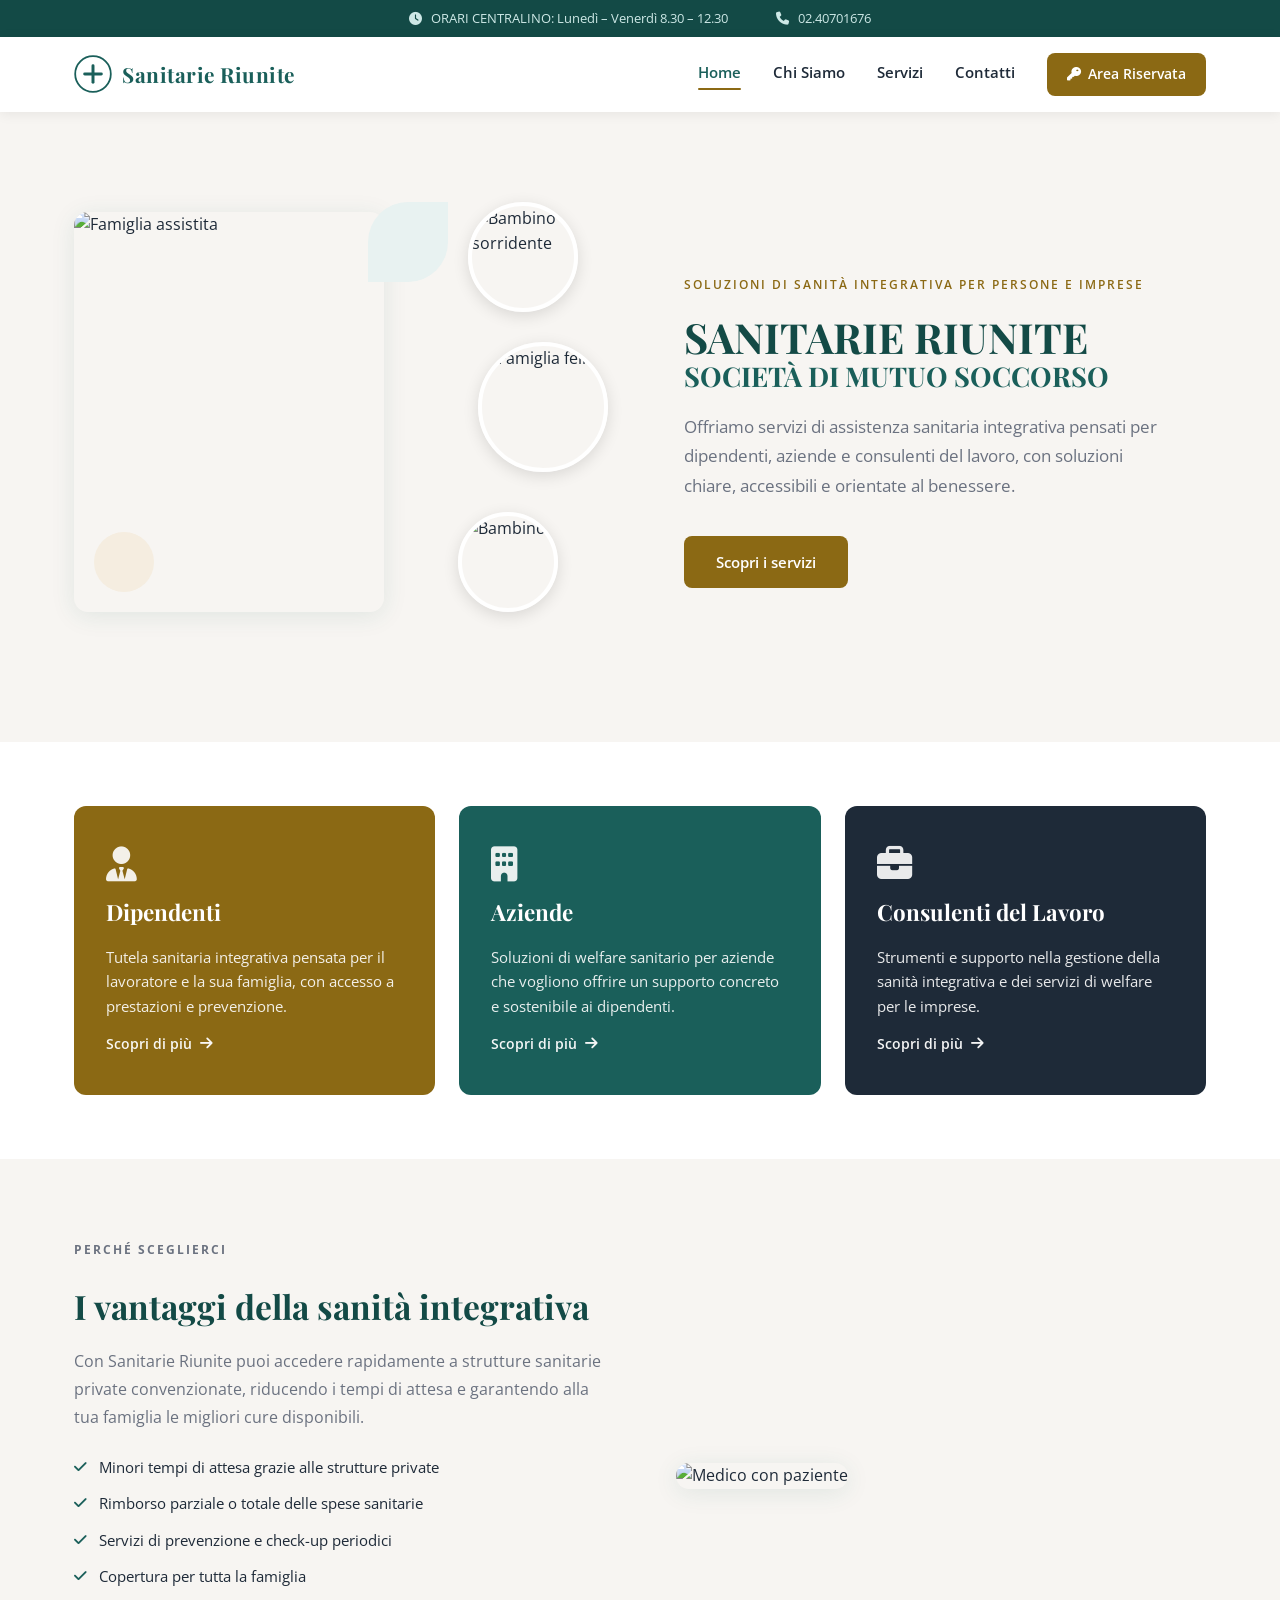
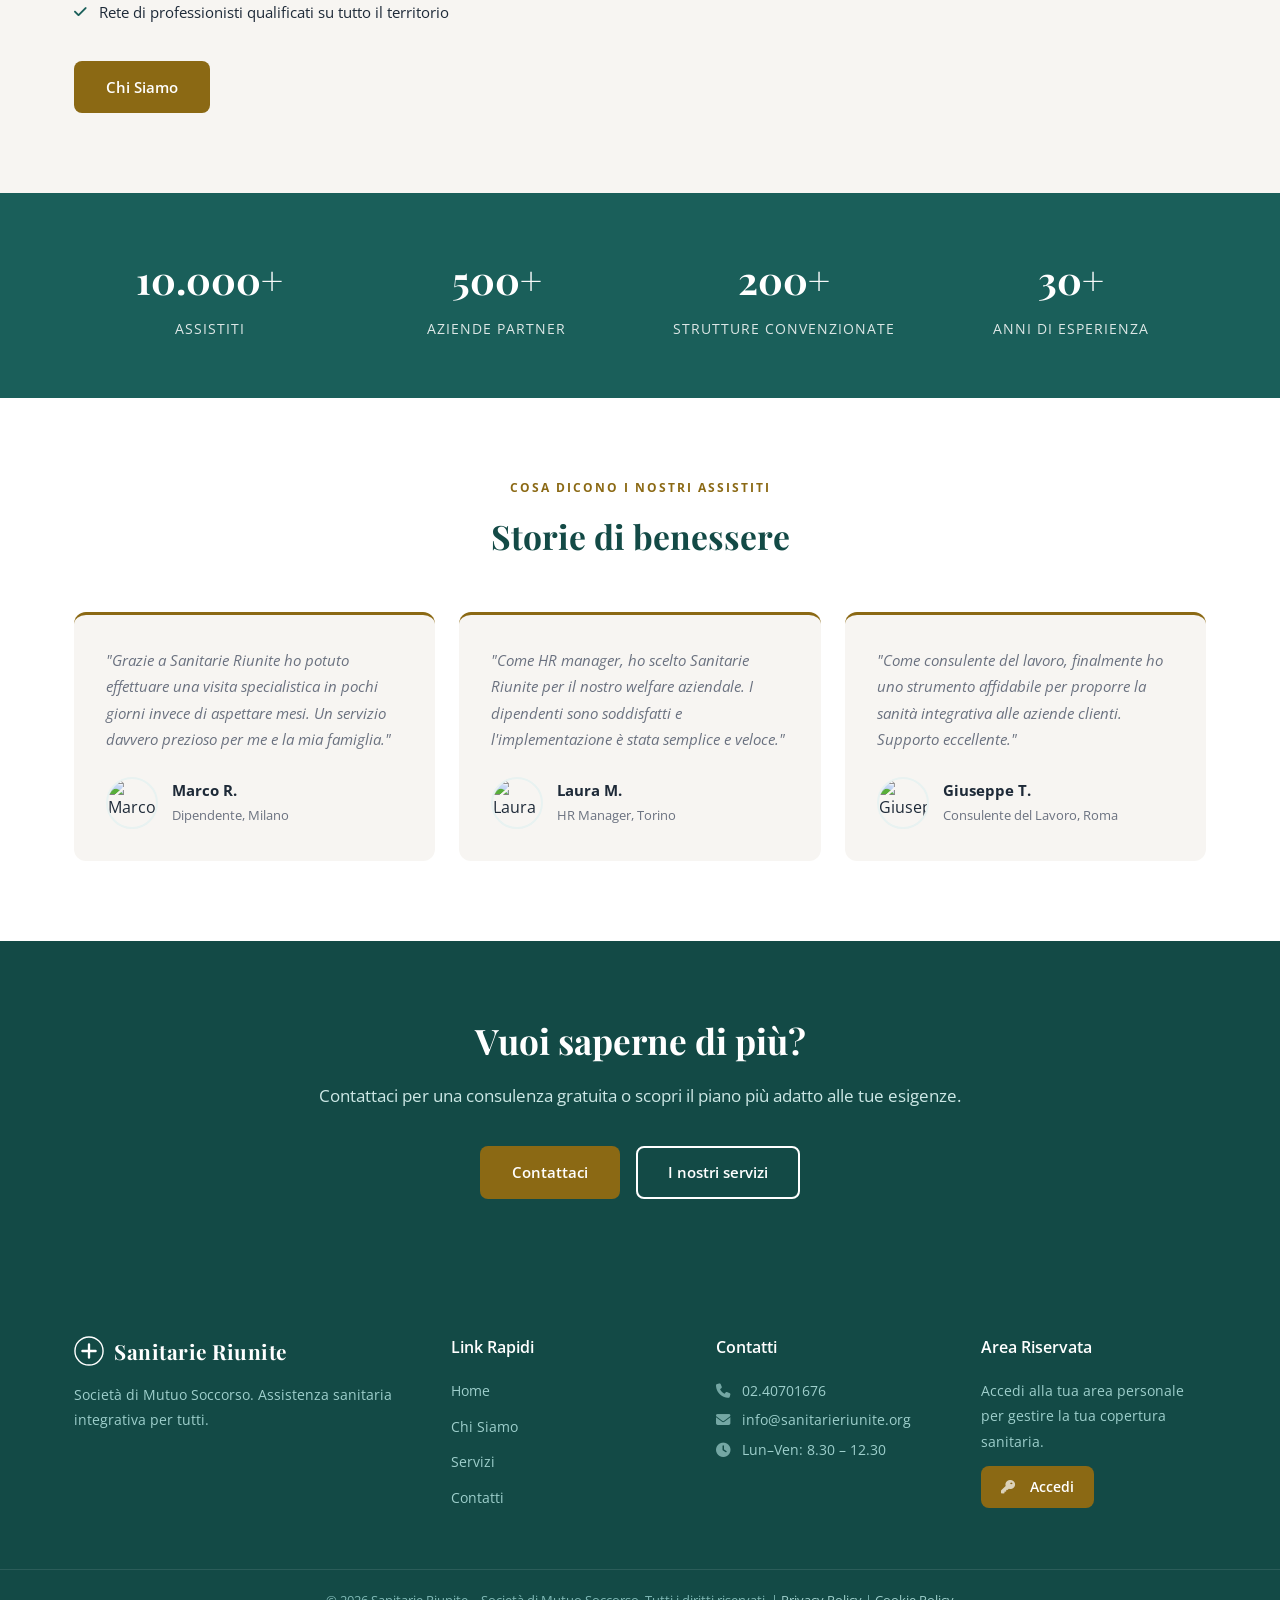
==== index.html @ 443aadcf "Create index.html file with initial HTML content" ====
<!DOCTYPE html>
<html lang="it">
<head>
  <meta charset="UTF-8" />
  <meta name="viewport" content="width=device-width, initial-scale=1.0"/>
  <title>Sanitarie Riunite – Società di Mutuo Soccorso</title>
  <meta name="description" content="Sanitarie Riunite offre servizi di assistenza sanitaria integrativa per dipendenti, aziende e consulenti del lavoro."/>
  <link rel="stylesheet" href="style.css" />
  <link href="https://fonts.googleapis.com/css2?family=Playfair+Display:wght@700&family=Open+Sans:wght@400;600&display=swap" rel="stylesheet"/>
  <link rel="stylesheet" href="https://cdnjs.cloudflare.com/ajax/libs/font-awesome/6.5.0/css/all.min.css"/>
</head>
<body>
  <div class="topbar">
    <span><i class="fa fa-clock"></i> ORARI CENTRALINO: Lunedì – Venerdì 8.30 – 12.30</span>
    <span><i class="fa fa-phone"></i> 02.40701676</span>
  </div>
  <header class="main-header">
    <div class="container header-inner">
      <div class="logo">
        <svg xmlns="http://www.w3.org/2000/svg" width="38" height="38" viewBox="0 0 64 64" fill="none">
          <circle cx="32" cy="32" r="30" stroke="#1a5f5a" stroke-width="3"/>
          <line x1="32" y1="18" x2="32" y2="46" stroke="#1a5f5a" stroke-width="5" stroke-linecap="round"/>
          <line x1="18" y1="32" x2="46" y2="32" stroke="#1a5f5a" stroke-width="5" stroke-linecap="round"/>
        </svg>
        <span class="logo-text">Sanitarie Riunite</span>
      </div>
      <nav class="main-nav" id="main-nav">
        <a href="index.html" class="active">Home</a>
        <a href="chi-siamo.html">Chi Siamo</a>
        <a href="servizi.html">Servizi</a>
        <a href="contatti.html">Contatti</a>
        <a href="https://areariservata.sanitarieriunite.org" class="btn-area-riservata"><i class="fa fa-key"></i> Area Riservata</a>
      </nav>
      <button class="menu-toggle" onclick="document.getElementById('main-nav').classList.toggle('open')">&#9776;</button>
    </div>
  </header>

  <section class="hero">
    <div class="container hero-inner">
      <div class="hero-images">
        <div class="hero-img-grid">
          <div class="img-main">
            <img src="https://images.unsplash.com/photo-1588776814546-1ffcf47267a5?w=400&q=80" alt="Famiglia assistita"/>
          </div>
          <div class="img-circle img-circle-1">
            <img src="https://images.unsplash.com/photo-1565043666747-69f6646db940?w=200&q=80" alt="Bambino sorridente"/>
          </div>
          <div class="img-circle img-circle-2">
            <img src="https://images.unsplash.com/photo-1529156069898-49953e39b3ac?w=200&q=80" alt="Famiglia felice"/>
          </div>
          <div class="img-circle img-circle-3">
            <img src="https://images.unsplash.com/photo-1547009386-b1b98c7e9a5a?w=200&q=80" alt="Bambino"/>
          </div>
          <div class="hero-dot"></div>
          <div class="hero-shape"></div>
        </div>
      </div>
      <div class="hero-text">
        <p class="hero-subtitle">SOLUZIONI DI SANITÀ INTEGRATIVA PER PERSONE E IMPRESE</p>
        <h1>SANITARIE RIUNITE<br/><span>SOCIETÀ DI MUTUO SOCCORSO</span></h1>
        <p class="hero-desc">Offriamo servizi di assistenza sanitaria integrativa pensati per dipendenti, aziende e consulenti del lavoro, con soluzioni chiare, accessibili e orientate al benessere.</p>
        <a href="servizi.html" class="btn-primary">Scopri i servizi</a>
      </div>
    </div>
  </section>

  <section class="cards-section">
    <div class="container cards-grid">
      <div class="card card-brown">
        <i class="fa-solid fa-user-tie card-icon"></i>
        <h3>Dipendenti</h3>
        <p>Tutela sanitaria integrativa pensata per il lavoratore e la sua famiglia, con accesso a prestazioni e prevenzione.</p>
        <a href="servizi.html#dipendenti">Scopri di più <i class="fa fa-arrow-right"></i></a>
      </div>
      <div class="card card-teal">
        <i class="fa-solid fa-building card-icon"></i>
        <h3>Aziende</h3>
        <p>Soluzioni di welfare sanitario per aziende che vogliono offrire un supporto concreto e sostenibile ai dipendenti.</p>
        <a href="servizi.html#aziende">Scopri di più <i class="fa fa-arrow-right"></i></a>
      </div>
      <div class="card card-dark">
        <i class="fa-solid fa-briefcase card-icon"></i>
        <h3>Consulenti del Lavoro</h3>
        <p>Strumenti e supporto nella gestione della sanità integrativa e dei servizi di welfare per le imprese.</p>
        <a href="servizi.html#consulenti">Scopri di più <i class="fa fa-arrow-right"></i></a>
      </div>
    </div>
  </section>

  <section class="vantaggi-section">
    <div class="container vantaggi-inner">
      <div class="vantaggi-text">
        <p class="section-label">PERCHÉ SCEGLIERCI</p>
        <h2>I vantaggi della sanità integrativa</h2>
        <p>Con Sanitarie Riunite puoi accedere rapidamente a strutture sanitarie private convenzionate, riducendo i tempi di attesa e garantendo alla tua famiglia le migliori cure disponibili.</p>
        <ul class="vantaggi-list">
          <li><i class="fa fa-check"></i> Minori tempi di attesa grazie alle strutture private</li>
          <li><i class="fa fa-check"></i> Rimborso parziale o totale delle spese sanitarie</li>
          <li><i class="fa fa-check"></i> Servizi di prevenzione e check-up periodici</li>
          <li><i class="fa fa-check"></i> Copertura per tutta la famiglia</li>
          <li><i class="fa fa-check"></i> Rete di professionisti qualificati su tutto il territorio</li>
        </ul>
        <a href="chi-siamo.html" class="btn-primary">Chi Siamo</a>
      </div>
      <div class="vantaggi-image">
        <img src="https://images.unsplash.com/photo-1631217868264-e5b90bb7e133?w=500&q=80" alt="Medico con paziente"/>
      </div>
    </div>
  </section>

  <section class="numeri-section">
    <div class="container numeri-grid">
      <div class="numero-item">
        <span class="numero">10.000+</span>
        <span class="numero-label">Assistiti</span>
      </div>
      <div class="numero-item">
        <span class="numero">500+</span>
        <span class="numero-label">Aziende Partner</span>
      </div>
      <div class="numero-item">
        <span class="numero">200+</span>
        <span class="numero-label">Strutture Convenzionate</span>
      </div>
      <div class="numero-item">
        <span class="numero">30+</span>
        <span class="numero-label">Anni di Esperienza</span>
      </div>
    </div>
  </section>

  <section class="testimonial-section">
    <div class="container">
      <p class="section-label center">COSA DICONO I NOSTRI ASSISTITI</p>
      <h2 class="center">Storie di benessere</h2>
      <div class="testimonial-grid">
        <div class="testimonial-card">
          <p>"Grazie a Sanitarie Riunite ho potuto effettuare una visita specialistica in pochi giorni invece di aspettare mesi. Un servizio davvero prezioso per me e la mia famiglia."</p>
          <div class="testimonial-author">
            <img src="https://images.unsplash.com/photo-1500648767791-00dcc994a43e?w=60&q=80" alt="Marco R."/>
            <div>
              <strong>Marco R.</strong>
              <span>Dipendente, Milano</span>
            </div>
          </div>
        </div>
        <div class="testimonial-card">
          <p>"Come HR manager, ho scelto Sanitarie Riunite per il nostro welfare aziendale. I dipendenti sono soddisfatti e l'implementazione è stata semplice e veloce."</p>
          <div class="testimonial-author">
            <img src="https://images.unsplash.com/photo-1573496799652-408c2ac9fe98?w=60&q=80" alt="Laura M."/>
            <div>
              <strong>Laura M.</strong>
              <span>HR Manager, Torino</span>
            </div>
          </div>
        </div>
        <div class="testimonial-card">
          <p>"Come consulente del lavoro, finalmente ho uno strumento affidabile per proporre la sanità integrativa alle aziende clienti. Supporto eccellente."</p>
          <div class="testimonial-author">
            <img src="https://images.unsplash.com/photo-1560250097-0b93528c311a?w=60&q=80" alt="Giuseppe T."/>
            <div>
              <strong>Giuseppe T.</strong>
              <span>Consulente del Lavoro, Roma</span>
            </div>
          </div>
        </div>
      </div>
    </div>
  </section>

  <section class="cta-section">
    <div class="container cta-inner">
      <h2>Vuoi saperne di più?</h2>
      <p>Contattaci per una consulenza gratuita o scopri il piano più adatto alle tue esigenze.</p>
      <div class="cta-buttons">
        <a href="contatti.html" class="btn-primary">Contattaci</a>
        <a href="servizi.html" class="btn-outline">I nostri servizi</a>
      </div>
    </div>
  </section>

  <footer class="main-footer">
    <div class="container footer-inner">
      <div class="footer-col">
        <div class="logo" style="margin-bottom:14px;">
          <svg xmlns="http://www.w3.org/2000/svg" width="30" height="30" viewBox="0 0 64 64" fill="none">
            <circle cx="32" cy="32" r="30" stroke="white" stroke-width="3"/>
            <line x1="32" y1="18" x2="32" y2="46" stroke="white" stroke-width="5" stroke-linecap="round"/>
            <line x1="18" y1="32" x2="46" y2="32" stroke="white" stroke-width="5" stroke-linecap="round"/>
          </svg>
          <span class="logo-text" style="color:white;">Sanitarie Riunite</span>
        </div>
        <p>Società di Mutuo Soccorso. Assistenza sanitaria integrativa per tutti.</p>
      </div>
      <div class="footer-col">
        <h4>Link Rapidi</h4>
        <ul>
          <li><a href="index.html">Home</a></li>
          <li><a href="chi-siamo.html">Chi Siamo</a></li>
          <li><a href="servizi.html">Servizi</a></li>
          <li><a href="contatti.html">Contatti</a></li>
        </ul>
      </div>
      <div class="footer-col">
        <h4>Contatti</h4>
        <p><i class="fa fa-phone"></i> 02.40701676</p>
        <p><i class="fa fa-envelope"></i> info@sanitarieriunite.org</p>
        <p><i class="fa fa-clock"></i> Lun–Ven: 8.30 – 12.30</p>
      </div>
      <div class="footer-col">
        <h4>Area Riservata</h4>
        <p>Accedi alla tua area personale per gestire la tua copertura sanitaria.</p>
        <a href="https://areariservata.sanitarieriunite.org" class="btn-area-riservata" style="margin-top:12px;display:inline-flex;"><i class="fa fa-key"></i> Accedi</a>
      </div>
    </div>
    <div class="footer-bottom">
      <p>&copy; 2026 Sanitarie Riunite – Società di Mutuo Soccorso. Tutti i diritti riservati. | <a href="#">Privacy Policy</a> | <a href="#">Cookie Policy</a></p>
    </div>
  </footer>
</body>
</html>
---- style.css ----
/* =============================================
   SANITARIE RIUNITE – Global Stylesheet
   Palette: Teal #1a5f5a | Gold #8B6914 | Light bg #f7f5f2
   Fonts: Playfair Display (headings) | Open Sans (body)
   ============================================= */

*, *::before, *::after { box-sizing: border-box; margin: 0; padding: 0; }

:root {
  --teal: #1a5f5a;
  --teal-dark: #134a46;
  --teal-light: #e8f2f1;
  --gold: #8B6914;
  --gold-light: #c49a2a;
  --gold-bg: #f5ede0;
  --dark: #1e2a38;
  --gray: #6b7280;
  --light-bg: #f7f5f2;
  --white: #ffffff;
  --radius: 12px;
  --shadow: 0 4px 24px rgba(26,95,90,0.10);
}

html { scroll-behavior: smooth; }
body { font-family: 'Open Sans', sans-serif; color: var(--dark); background: var(--white); line-height: 1.6; }

.container { max-width: 1180px; margin: 0 auto; padding: 0 24px; }

/* ---- TOP BAR ---- */
.topbar {
  background: var(--teal-dark);
  color: #cde8e6;
  font-size: 0.82rem;
  padding: 8px 32px;
  display: flex;
  justify-content: center;
  gap: 48px;
  flex-wrap: wrap;
}
.topbar i { margin-right: 6px; }

/* ---- HEADER ---- */
.main-header {
  position: sticky;
  top: 0;
  z-index: 1000;
  background: var(--white);
  box-shadow: 0 2px 12px rgba(0,0,0,0.07);
}
.header-inner {
  display: flex;
  align-items: center;
  justify-content: space-between;
  padding: 16px 24px;
  gap: 24px;
}
.logo {
  display: flex;
  align-items: center;
  gap: 10px;
  text-decoration: none;
}
.logo-text {
  font-family: 'Playfair Display', serif;
  font-size: 1.3rem;
  color: var(--teal);
  font-weight: 700;
  letter-spacing: 0.5px;
}
.main-nav {
  display: flex;
  align-items: center;
  gap: 32px;
}
.main-nav a {
  text-decoration: none;
  color: var(--dark);
  font-size: 0.95rem;
  font-weight: 600;
  transition: color 0.2s;
  position: relative;
  padding-bottom: 4px;
}
.main-nav a:hover, .main-nav a.active {
  color: var(--teal);
}
.main-nav a.active::after {
  content: '';
  position: absolute;
  bottom: -2px;
  left: 0;
  width: 100%;
  height: 2px;
  background: var(--gold);
  border-radius: 2px;
}
.btn-area-riservata {
  background: var(--gold) !important;
  color: var(--white) !important;
  padding: 10px 20px !important;
  border-radius: 8px !important;
  font-size: 0.88rem !important;
  font-weight: 600 !important;
  display: inline-flex !important;
  align-items: center !important;
  gap: 7px !important;
  transition: background 0.2s !important;
  text-decoration: none !important;
}
.btn-area-riservata:hover { background: var(--gold-light) !important; }
.btn-area-riservata::after { display: none !important; }

.menu-toggle {
  display: none;
  background: none;
  border: none;
  font-size: 1.6rem;
  cursor: pointer;
  color: var(--teal);
}

/* ---- BUTTONS ---- */
.btn-primary {
  display: inline-block;
  background: var(--gold);
  color: var(--white);
  padding: 14px 32px;
  border-radius: 8px;
  font-weight: 600;
  font-size: 0.95rem;
  text-decoration: none;
  transition: background 0.2s, transform 0.15s;
}
.btn-primary:hover { background: var(--gold-light); transform: translateY(-1px); }

.btn-outline {
  display: inline-block;
  border: 2px solid var(--white);
  color: var(--white);
  padding: 12px 30px;
  border-radius: 8px;
  font-weight: 600;
  font-size: 0.95rem;
  text-decoration: none;
  transition: background 0.2s;
}
.btn-outline:hover { background: rgba(255,255,255,0.15); }

/* ---- PAGE HERO (inner pages) ---- */
.page-hero {
  background: linear-gradient(135deg, var(--teal) 0%, var(--teal-dark) 100%);
  color: var(--white);
  padding: 72px 0 56px;
}
.page-hero .breadcrumb {
  font-size: 0.85rem;
  margin-bottom: 14px;
  opacity: 0.8;
}
.page-hero .breadcrumb a { color: #cde8e6; text-decoration: none; }
.page-hero .breadcrumb a:hover { text-decoration: underline; }
.page-hero h1 {
  font-family: 'Playfair Display', serif;
  font-size: 2.8rem;
  margin-bottom: 14px;
}
.page-hero p { font-size: 1.1rem; opacity: 0.9; max-width: 560px; }

/* ---- HERO (Home) ---- */
.hero {
  background: var(--light-bg);
  padding: 80px 0 70px;
  overflow: hidden;
}
.hero-inner {
  display: grid;
  grid-template-columns: 1fr 1fr;
  gap: 64px;
  align-items: center;
}
.hero-img-grid {
  position: relative;
  height: 480px;
}
.img-main {
  position: absolute;
  left: 0;
  top: 20px;
  width: 58%;
  height: 400px;
  overflow: hidden;
  border-radius: 14px;
  box-shadow: var(--shadow);
}
.img-main img { width: 100%; height: 100%; object-fit: cover; }
.img-circle {
  position: absolute;
  border-radius: 50%;
  overflow: hidden;
  border: 4px solid white;
  box-shadow: 0 4px 16px rgba(0,0,0,0.12);
}
.img-circle img { width: 100%; height: 100%; object-fit: cover; }
.img-circle-1 { width: 110px; height: 110px; right: 30px; top: 10px; }
.img-circle-2 { width: 130px; height: 130px; right: 0; top: 150px; }
.img-circle-3 { width: 100px; height: 100px; right: 50px; bottom: 60px; }
.hero-dot {
  position: absolute;
  width: 60px; height: 60px;
  background: var(--gold-bg);
  border-radius: 50%;
  bottom: 80px; left: 20px;
}
.hero-shape {
  position: absolute;
  width: 80px; height: 80px;
  background: var(--teal-light);
  border-radius: 50% 0 50% 0;
  top: 10px; right: 160px;
}
.hero-text { padding-left: 12px; }
.hero-subtitle {
  font-size: 0.78rem;
  letter-spacing: 2px;
  color: var(--gold);
  font-weight: 600;
  margin-bottom: 18px;
}
.hero-text h1 {
  font-family: 'Playfair Display', serif;
  font-size: 2.6rem;
  color: var(--teal-dark);
  line-height: 1.15;
  margin-bottom: 20px;
}
.hero-text h1 span {
  font-size: 1.7rem;
  display: block;
  color: var(--teal);
}
.hero-desc {
  color: var(--gray);
  font-size: 1.05rem;
  line-height: 1.75;
  margin-bottom: 36px;
  max-width: 480px;
}

/* ---- CARDS SECTION ---- */
.cards-section { padding: 64px 0; background: var(--white); }
.cards-grid {
  display: grid;
  grid-template-columns: repeat(3, 1fr);
  gap: 24px;
}
.card {
  border-radius: var(--radius);
  padding: 40px 32px;
  color: white;
  display: flex;
  flex-direction: column;
  gap: 14px;
}
.card-brown { background: var(--gold); }
.card-teal  { background: var(--teal); }
.card-dark  { background: var(--dark); }
.card-icon { font-size: 2.2rem; opacity: 0.9; }
.card h3 { font-family: 'Playfair Display', serif; font-size: 1.4rem; }
.card p { font-size: 0.93rem; opacity: 0.9; line-height: 1.65; flex: 1; }
.card a { color: white; font-weight: 600; font-size: 0.9rem; text-decoration: none; display: inline-flex; align-items: center; gap: 8px; margin-top: auto; opacity: 0.95; }
.card a:hover { opacity: 1; text-decoration: underline; }

/* ---- VANTAGGI ---- */
.vantaggi-section { padding: 80px 0; background: var(--light-bg); }
.vantaggi-inner {
  display: grid;
  grid-template-columns: 1fr 1fr;
  gap: 72px;
  align-items: center;
}
.section-label {
  font-size: 0.78rem;
  letter-spacing: 2px;
  color: var(--gold);
  font-weight: 700;
  display: block;
  margin-bottom: 12px;
  text-transform: uppercase;
}
.section-label.center { text-align: center; }
.vantaggi-text h2, .about-intro-text h2 {
  font-family: 'Playfair Display', serif;
  font-size: 2.1rem;
  color: var(--teal-dark);
  margin-bottom: 20px;
  line-height: 1.25;
}
.vantaggi-text p { color: var(--gray); margin-bottom: 24px; line-height: 1.75; }
.vantaggi-list { list-style: none; margin-bottom: 36px; }
.vantaggi-list li { display: flex; align-items: center; gap: 12px; margin-bottom: 12px; font-size: 0.95rem; }
.vantaggi-list li i { color: var(--teal); font-size: 0.9rem; }
.vantaggi-image img { width: 100%; border-radius: 18px; box-shadow: var(--shadow); object-fit: cover; height: 420px; }

/* ---- NUMERI ---- */
.numeri-section { background: var(--teal); padding: 56px 0; }
.numeri-grid { display: grid; grid-template-columns: repeat(4, 1fr); gap: 16px; text-align: center; }
.numero-item { color: white; }
.numero { display: block; font-family: 'Playfair Display', serif; font-size: 2.4rem; font-weight: 700; margin-bottom: 6px; }
.numero-label { font-size: 0.88rem; opacity: 0.85; letter-spacing: 1px; text-transform: uppercase; }

/* ---- TESTIMONIAL ---- */
.testimonial-section { padding: 80px 0; background: var(--white); }
.testimonial-section h2 { font-family: 'Playfair Display', serif; font-size: 2.1rem; color: var(--teal-dark); text-align: center; margin-bottom: 48px; }
.testimonial-grid { display: grid; grid-template-columns: repeat(3, 1fr); gap: 24px; }
.testimonial-card {
  background: var(--light-bg);
  border-radius: var(--radius);
  padding: 32px;
  display: flex;
  flex-direction: column;
  gap: 24px;
  border-top: 3px solid var(--gold);
}
.testimonial-card p { font-size: 0.95rem; color: var(--gray); line-height: 1.75; font-style: italic; }
.testimonial-author { display: flex; align-items: center; gap: 14px; }
.testimonial-author img { width: 52px; height: 52px; border-radius: 50%; object-fit: cover; border: 2px solid var(--teal-light); }
.testimonial-author strong { display: block; font-size: 0.95rem; color: var(--dark); }
.testimonial-author span { font-size: 0.82rem; color: var(--gray); }

/* ---- CTA ---- */
.cta-section { background: var(--teal-dark); padding: 72px 0; text-align: center; }
.cta-inner h2 { font-family: 'Playfair Display', serif; font-size: 2.2rem; color: white; margin-bottom: 14px; }
.cta-inner p { color: #cde8e6; font-size: 1.05rem; margin-bottom: 36px; }
.cta-buttons { display: flex; justify-content: center; gap: 16px; flex-wrap: wrap; }

/* ---- ABOUT PAGE ---- */
.about-intro { padding: 80px 0; background: var(--white); }
.about-intro-inner { display: grid; grid-template-columns: 1fr 1fr; gap: 72px; align-items: center; }
.about-intro-text p { color: var(--gray); line-height: 1.75; }
.about-intro-image { position: relative; }
.about-badge {
  position: absolute;
  bottom: -20px;
  left: -20px;
  background: var(--gold);
  color: white;
  border-radius: 14px;
  padding: 18px 24px;
  text-align: center;
  box-shadow: 0 6px 24px rgba(139,105,20,0.25);
}
.badge-number { display: block; font-family: 'Playfair Display', serif; font-size: 2rem; font-weight: 700; }
.badge-label { font-size: 0.82rem; opacity: 0.9; line-height: 1.4; }

.missione-section { background: var(--light-bg); padding: 72px 0; }
.missione-inner { display: grid; grid-template-columns: repeat(3,1fr); gap: 28px; }
.missione-card { background: white; border-radius: var(--radius); padding: 36px 28px; text-align: center; box-shadow: var(--shadow); }
.missione-icon { font-size: 2.4rem; color: var(--teal); margin-bottom: 16px; display: block; }
.missione-card h3 { font-family: 'Playfair Display', serif; font-size: 1.35rem; color: var(--teal-dark); margin-bottom: 12px; }
.missione-card p { color: var(--gray); font-size: 0.93rem; line-height: 1.7; }

.valori-section { padding: 80px 0; background: var(--white); }
.valori-section h2 { font-family: 'Playfair Display', serif; font-size: 2.1rem; color: var(--teal-dark); text-align: center; margin-bottom: 48px; }
.valori-grid { display: grid; grid-template-columns: repeat(3,1fr); gap: 28px; }
.valore-item { padding: 28px; border-radius: var(--radius); border: 1.5px solid #e5e7eb; transition: box-shadow 0.2s, border-color 0.2s; }
.valore-item:hover { box-shadow: var(--shadow); border-color: var(--teal-light); }
.valore-icon { width: 52px; height: 52px; background: var(--teal-light); border-radius: 50%; display: flex; align-items: center; justify-content: center; margin-bottom: 16px; }
.valore-icon i { color: var(--teal); font-size: 1.2rem; }
.valore-item h4 { font-size: 1.05rem; color: var(--teal-dark); margin-bottom: 8px; font-weight: 600; }
.valore-item p { font-size: 0.9rem; color: var(--gray); line-height: 1.65; }

.timeline-section { background: var(--light-bg); padding: 80px 0; }
.timeline-section h2 { font-family: 'Playfair Display', serif; font-size: 2.1rem; color: var(--teal-dark); text-align: center; margin-bottom: 56px; }
.timeline { position: relative; max-width: 720px; margin: 0 auto; }
.timeline::before { content:''; position:absolute; left:18px; top:0; bottom:0; width:3px; background: var(--teal-light); border-radius:2px; }
.timeline-item { display:flex; gap:32px; margin-bottom:40px; position:relative; }
.timeline-dot { width:40px; height:40px; min-width:40px; background:var(--teal); border-radius:50%; border:4px solid white; box-shadow:0 0 0 3px var(--teal-light); z-index:1; }
.timeline-content { padding-top:6px; }
.timeline-year { font-size:0.82rem; font-weight:700; color:var(--gold); letter-spacing:1px; text-transform:uppercase; display:block; margin-bottom:6px; }
.timeline-content h4 { font-size:1.05rem; color:var(--teal-dark); margin-bottom:6px; }
.timeline-content p { font-size:0.9rem; color:var(--gray); line-height:1.65; }

/* ---- SERVICES PAGE ---- */
.servizio-section { padding: 80px 0; }
.servizio-section.bg-light { background: var(--light-bg); }
.servizio-inner { display: grid; grid-template-columns: 1fr 1fr; gap: 72px; align-items: center; }
.servizio-inner.reverse { direction: rtl; }
.servizio-inner.reverse > * { direction: ltr; }
.servizio-tag {
  display: inline-block;
  background: var(--gold-bg);
  color: var(--gold);
  font-size: 0.75rem;
  font-weight: 700;
  letter-spacing: 1.5px;
  text-transform: uppercase;
  padding: 6px 14px;
  border-radius: 20px;
  margin-bottom: 16px;
}
.servizio-text h2 { font-family: 'Playfair Display', serif; font-size: 2rem; color: var(--teal-dark); margin-bottom: 16px; line-height: 1.25; }
.servizio-text p { color: var(--gray); line-height: 1.75; margin-bottom: 24px; }
.servizio-list { list-style: none; margin-bottom: 36px; }
.servizio-list li { display: flex; align-items: flex-start; gap: 12px; margin-bottom: 10px; font-size: 0.93rem; color: var(--dark); }
.servizio-list li i { color: var(--teal); margin-top: 3px; flex-shrink: 0; }
.servizio-image img { width: 100%; border-radius: 18px; box-shadow: var(--shadow); height: 400px; object-fit: cover; }

/* ---- CONTACTS PAGE ---- */
.contatti-section { padding: 80px 0; background: var(--white); }
.contatti-inner { display: grid; grid-template-columns: 1fr 1fr; gap: 72px; align-items: flex-start; }
.contatti-info h2 { font-family: 'Playfair Display', serif; font-size: 2rem; color: var(--teal-dark); margin-bottom: 16px; line-height: 1.25; }
.info-item { display: flex; gap: 18px; align-items: flex-start; margin-bottom: 28px; }
.info-item i { font-size: 1.3rem; color: var(--teal); margin-top: 4px; width: 24px; flex-shrink: 0; }
.info-item h4 { font-size: 0.92rem; color: var(--dark); font-weight: 600; margin-bottom: 4px; }
.info-item p { color: var(--gray); font-size: 0.9rem; line-height: 1.6; }
.contatti-form { background: var(--light-bg); border-radius: 18px; padding: 40px; box-shadow: var(--shadow); }
.contatti-form h3 { font-family: 'Playfair Display', serif; font-size: 1.5rem; color: var(--teal-dark); margin-bottom: 28px; }
.form-row { display: grid; grid-template-columns: 1fr 1fr; gap: 16px; }
.form-group { margin-bottom: 18px; }
.form-group label { display: block; font-size: 0.88rem; font-weight: 600; margin-bottom: 7px; color: var(--dark); }
.form-group input, .form-group select, .form-group textarea {
  width: 100%;
  padding: 12px 14px;
  border: 1.5px solid #d1d5db;
  border-radius: 8px;
  font-family: 'Open Sans', sans-serif;
  font-size: 0.93rem;
  color: var(--dark);
  background: white;
  transition: border-color 0.2s;
  outline: none;
}
.form-group input:focus, .form-group select:focus, .form-group textarea:focus { border-color: var(--teal); }
.form-group textarea { min-height: 130px; resize: vertical; }

/* ---- FOOTER ---- */
.main-footer { background: var(--teal-dark); color: #cde8e6; padding: 64px 0 0; }
.footer-inner { display: grid; grid-template-columns: 1.5fr 1fr 1fr 1fr; gap: 40px; padding-bottom: 48px; }
.footer-col p { font-size: 0.9rem; line-height: 1.75; color: #9ecfcc; margin-top: 4px; }
.footer-col h4 { color: white; font-size: 1rem; font-weight: 600; margin-bottom: 18px; }
.footer-col ul { list-style: none; }
.footer-col ul li { margin-bottom: 10px; }
.footer-col ul li a, .footer-col a { color: #9ecfcc; text-decoration: none; font-size: 0.9rem; transition: color 0.2s; }
.footer-col ul li a:hover, .footer-col a:hover { color: white; }
.footer-col i { margin-right: 8px; opacity: 0.7; }
.footer-bottom { border-top: 1px solid rgba(255,255,255,0.1); padding: 20px 24px; text-align: center; }
.footer-bottom p { font-size: 0.82rem; color: #7fb8b5; }
.footer-bottom a { color: #9ecfcc; text-decoration: none; }
.footer-bottom a:hover { color: white; text-decoration: underline; }

/* ---- HEADINGS SHARED ---- */
h2.center { font-family: 'Playfair Display', serif; font-size: 2.1rem; color: var(--teal-dark); text-align: center; margin-bottom: 48px; }

/* ---- RESPONSIVE ---- */
@media (max-width: 1024px) {
  .hero-inner, .vantaggi-inner, .about-intro-inner, .servizio-inner, .contatti-inner { grid-template-columns: 1fr; gap: 48px; }
  .servizio-inner.reverse { direction: ltr; }
  .hero-img-grid { height: 340px; }
  .footer-inner { grid-template-columns: 1fr 1fr; }
  .cards-grid, .missione-inner, .valori-grid, .testimonial-grid, .numeri-grid { grid-template-columns: 1fr 1fr; }
}
@media (max-width: 768px) {
  .topbar { gap: 16px; font-size: 0.78rem; flex-direction: column; align-items: center; padding: 8px 16px; }
  .main-nav { display: none; flex-direction: column; position: absolute; top: 70px; left: 0; right: 0; background: white; padding: 20px; box-shadow: 0 8px 24px rgba(0,0,0,0.1); gap: 16px; z-index: 999; }
  .main-nav.open { display: flex; }
  .menu-toggle { display: block; }
  .header-inner { position: relative; }
  .hero-text h1 { font-size: 2rem; }
  .cards-grid, .missione-inner, .valori-grid, .testimonial-grid, .numeri-grid { grid-template-columns: 1fr; }
  .footer-inner { grid-template-columns: 1fr; }
  .form-row { grid-template-columns: 1fr; }
  .page-hero h1 { font-size: 2rem; }
  .about-badge { position: static; margin-top: 20px; display: inline-block; }
}
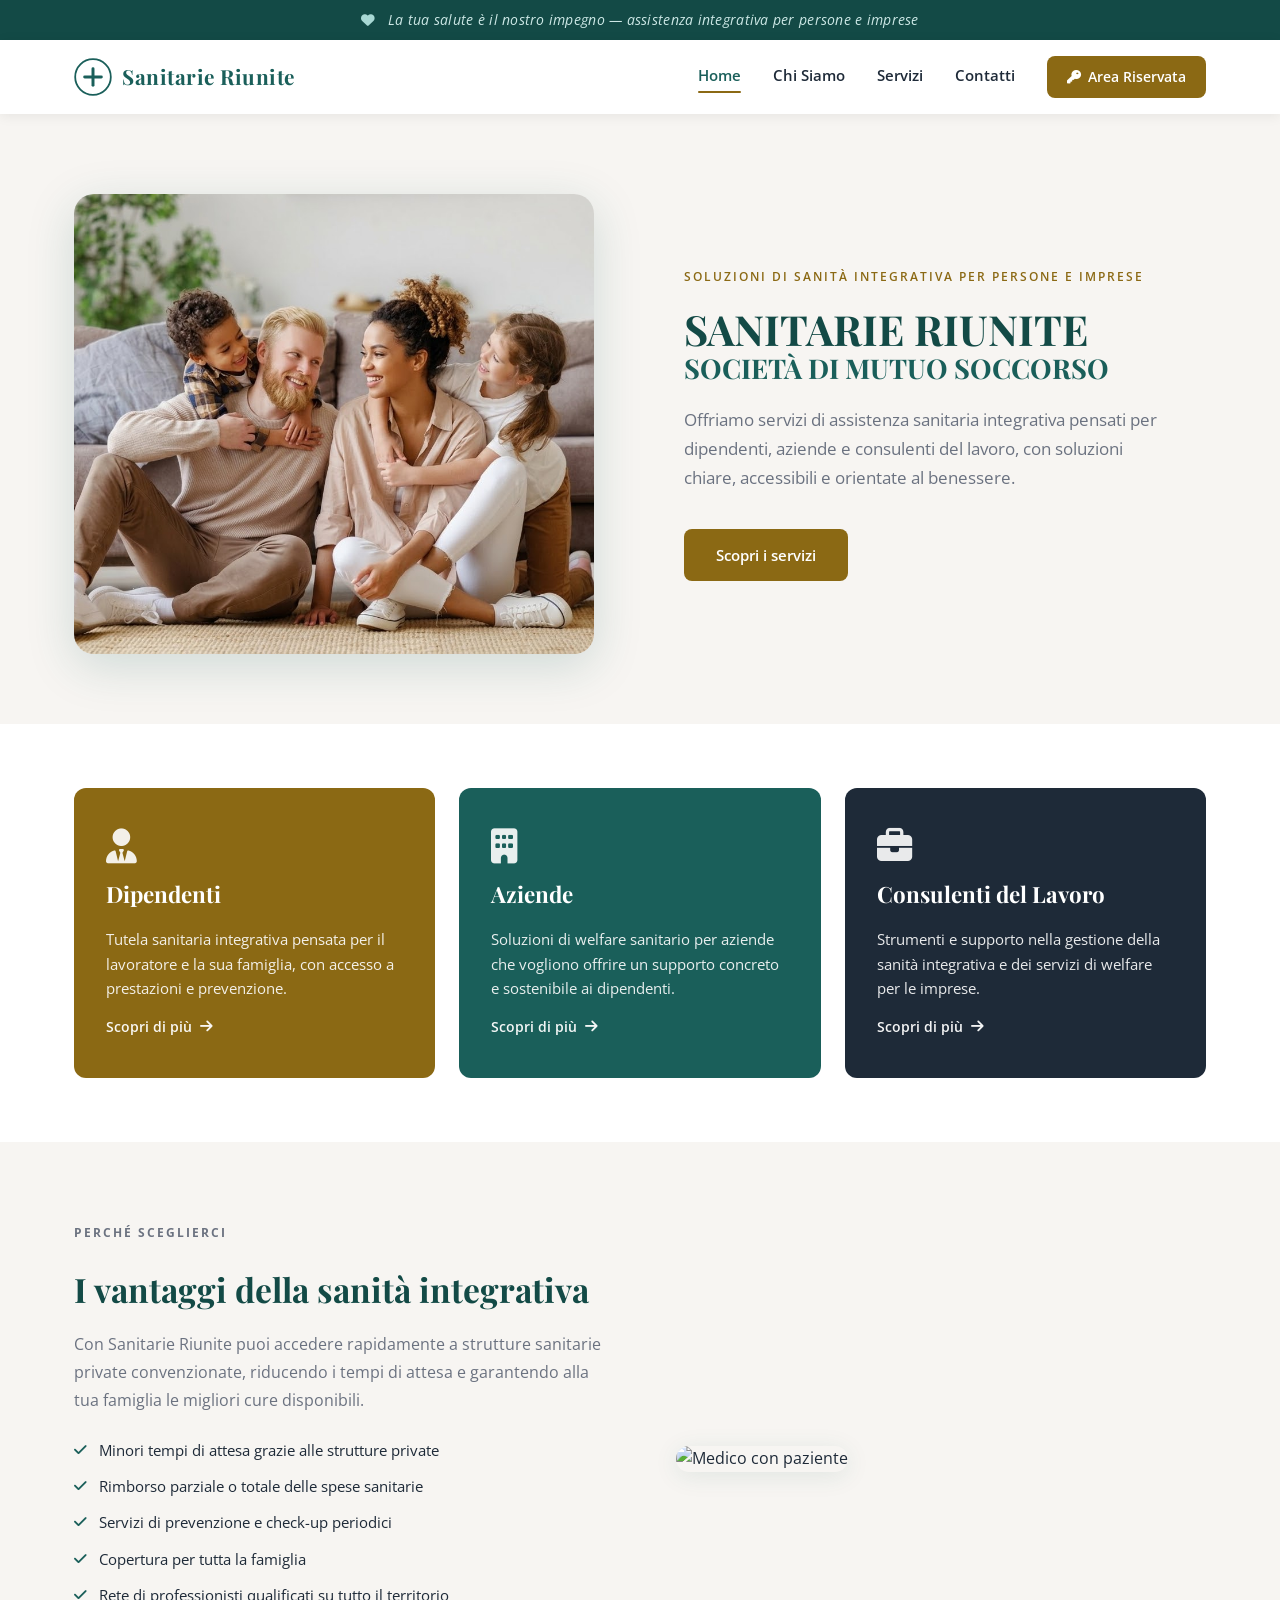
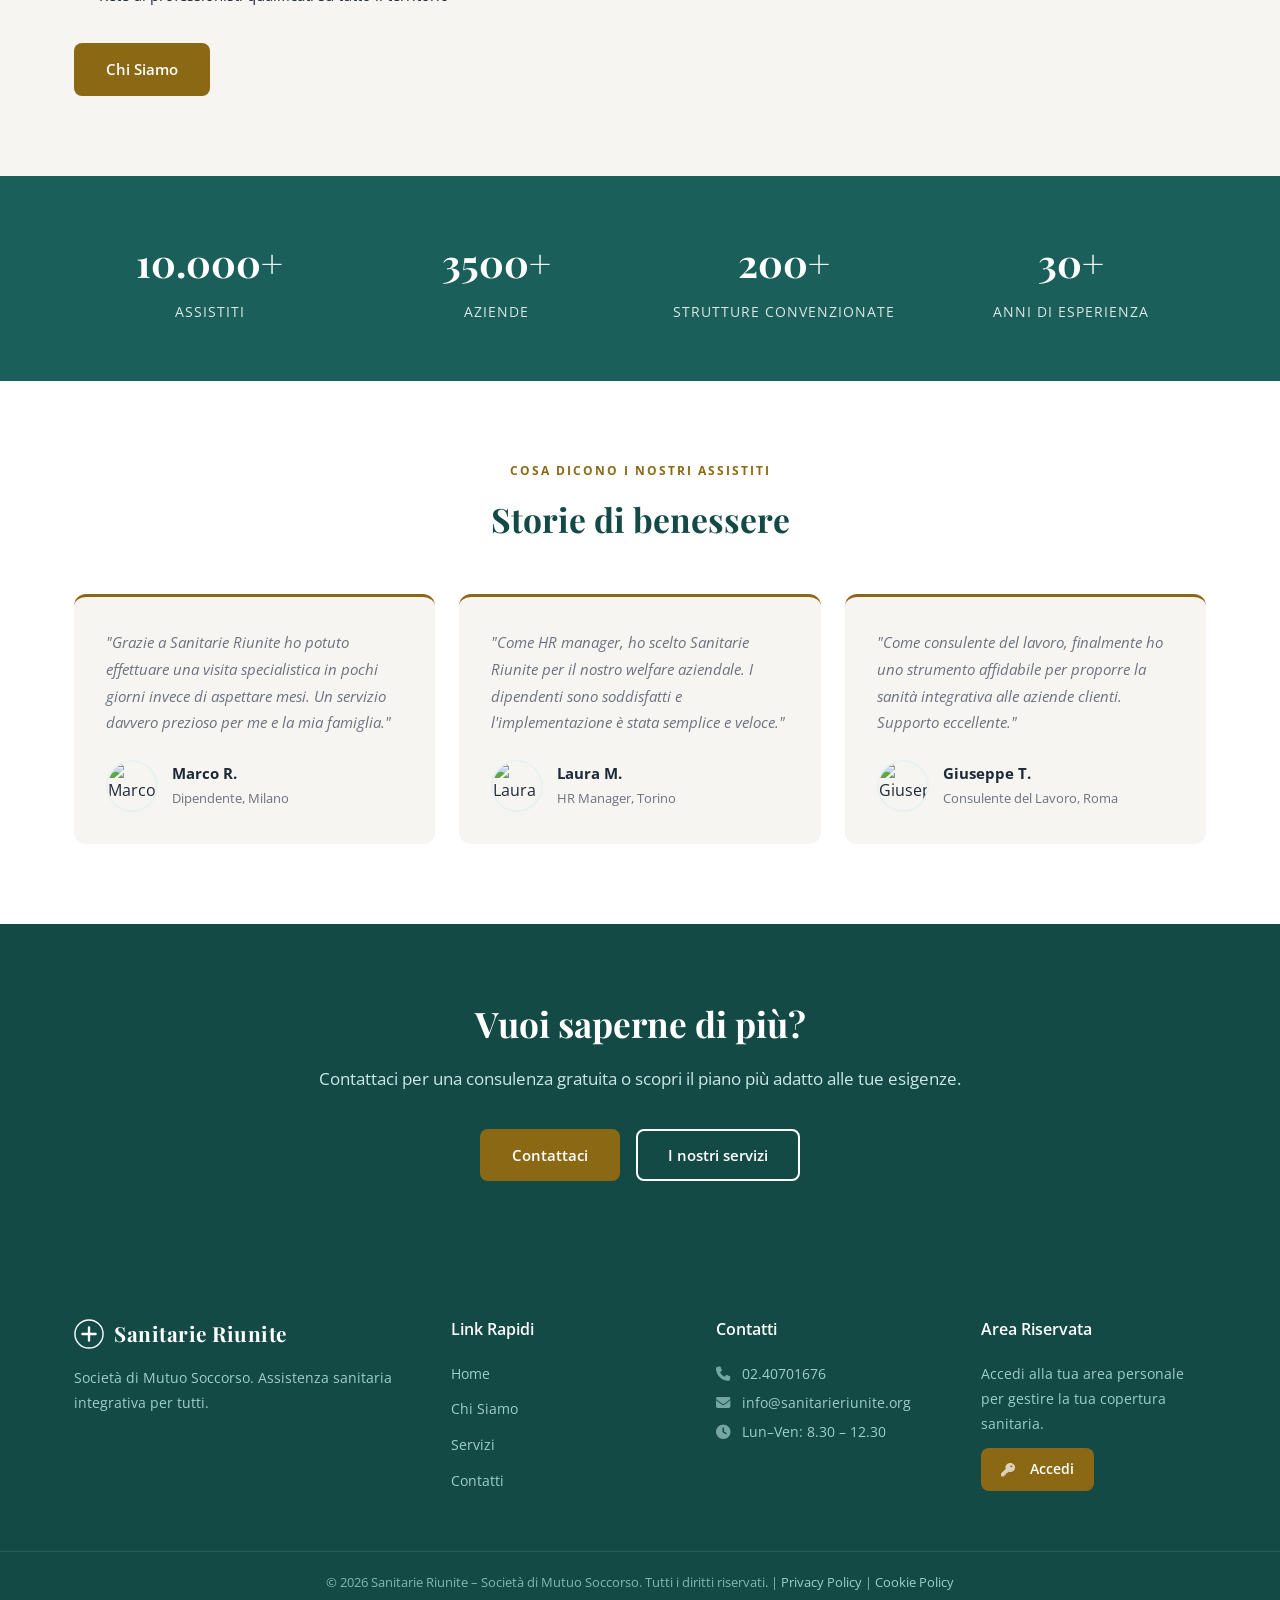
==== commit cf769c2c: "avanzamento lavori sanitarie riunite" ====
--- a/index.html
+++ b/index.html
@@ -11,8 +11,7 @@
 </head>
 <body>
   <div class="topbar">
-    <span><i class="fa fa-clock"></i> ORARI CENTRALINO: Lunedì – Venerdì 8.30 – 12.30</span>
-    <span><i class="fa fa-phone"></i> 02.40701676</span>
+    <span><i class="fa fa-heart"></i> La tua salute è il nostro impegno &mdash; assistenza integrativa per persone e imprese</span>
   </div>
   <header class="main-header">
     <div class="container header-inner">
@@ -38,21 +37,8 @@
   <section class="hero">
     <div class="container hero-inner">
       <div class="hero-images">
-        <div class="hero-img-grid">
-          <div class="img-main">
-            <img src="https://images.unsplash.com/photo-1588776814546-1ffcf47267a5?w=400&q=80" alt="Famiglia assistita"/>
-          </div>
-          <div class="img-circle img-circle-1">
-            <img src="https://images.unsplash.com/photo-1565043666747-69f6646db940?w=200&q=80" alt="Bambino sorridente"/>
-          </div>
-          <div class="img-circle img-circle-2">
-            <img src="https://images.unsplash.com/photo-1529156069898-49953e39b3ac?w=200&q=80" alt="Famiglia felice"/>
-          </div>
-          <div class="img-circle img-circle-3">
-            <img src="https://images.unsplash.com/photo-1547009386-b1b98c7e9a5a?w=200&q=80" alt="Bambino"/>
-          </div>
-          <div class="hero-dot"></div>
-          <div class="hero-shape"></div>
+        <div class="hero-img-single">
+          <img src="/img/famiglia_felice.jpg" alt="Famiglia felice con bambini"/>
         </div>
       </div>
       <div class="hero-text">
@@ -115,8 +101,8 @@
         <span class="numero-label">Assistiti</span>
       </div>
       <div class="numero-item">
-        <span class="numero">500+</span>
-        <span class="numero-label">Aziende Partner</span>
+        <span class="numero">3500+</span>
+        <span class="numero-label">Aziende</span>
       </div>
       <div class="numero-item">
         <span class="numero">200+</span>
--- a/style.css
+++ b/style.css
@@ -30,14 +30,16 @@
 .topbar {
   background: var(--teal-dark);
   color: #cde8e6;
-  font-size: 0.82rem;
-  padding: 8px 32px;
+  font-size: 0.85rem;
+  font-style: italic;
+  letter-spacing: 0.02em;
+  padding: 9px 32px;
   display: flex;
   justify-content: center;
-  gap: 48px;
-  flex-wrap: wrap;
-}
-.topbar i { margin-right: 6px; }
+  align-items: center;
+  text-align: center;
+}
+.topbar i { margin-right: 8px; color: #a8d8d4; }
 
 /* ---- HEADER ---- */
 .main-header {
@@ -178,45 +180,19 @@
   gap: 64px;
   align-items: center;
 }
-.hero-img-grid {
-  position: relative;
-  height: 480px;
-}
-.img-main {
-  position: absolute;
-  left: 0;
-  top: 20px;
-  width: 58%;
-  height: 400px;
+.hero-img-single {
+  width: 100%;
+  max-width: 520px;
+  border-radius: 20px;
   overflow: hidden;
-  border-radius: 14px;
-  box-shadow: var(--shadow);
-}
-.img-main img { width: 100%; height: 100%; object-fit: cover; }
-.img-circle {
-  position: absolute;
-  border-radius: 50%;
-  overflow: hidden;
-  border: 4px solid white;
-  box-shadow: 0 4px 16px rgba(0,0,0,0.12);
-}
-.img-circle img { width: 100%; height: 100%; object-fit: cover; }
-.img-circle-1 { width: 110px; height: 110px; right: 30px; top: 10px; }
-.img-circle-2 { width: 130px; height: 130px; right: 0; top: 150px; }
-.img-circle-3 { width: 100px; height: 100px; right: 50px; bottom: 60px; }
-.hero-dot {
-  position: absolute;
-  width: 60px; height: 60px;
-  background: var(--gold-bg);
-  border-radius: 50%;
-  bottom: 80px; left: 20px;
-}
-.hero-shape {
-  position: absolute;
-  width: 80px; height: 80px;
-  background: var(--teal-light);
-  border-radius: 50% 0 50% 0;
-  top: 10px; right: 160px;
+  box-shadow: 0 12px 48px rgba(26,95,90,0.18);
+}
+.hero-img-single img {
+  width: 100%;
+  height: 460px;
+  object-fit: cover;
+  object-position: center 30%;
+  display: block;
 }
 .hero-text { padding-left: 12px; }
 .hero-subtitle {
@@ -455,7 +431,7 @@
 @media (max-width: 1024px) {
   .hero-inner, .vantaggi-inner, .about-intro-inner, .servizio-inner, .contatti-inner { grid-template-columns: 1fr; gap: 48px; }
   .servizio-inner.reverse { direction: ltr; }
-  .hero-img-grid { height: 340px; }
+  .hero-img-single img { height: 320px; }
   .footer-inner { grid-template-columns: 1fr 1fr; }
   .cards-grid, .missione-inner, .valori-grid, .testimonial-grid, .numeri-grid { grid-template-columns: 1fr 1fr; }
 }
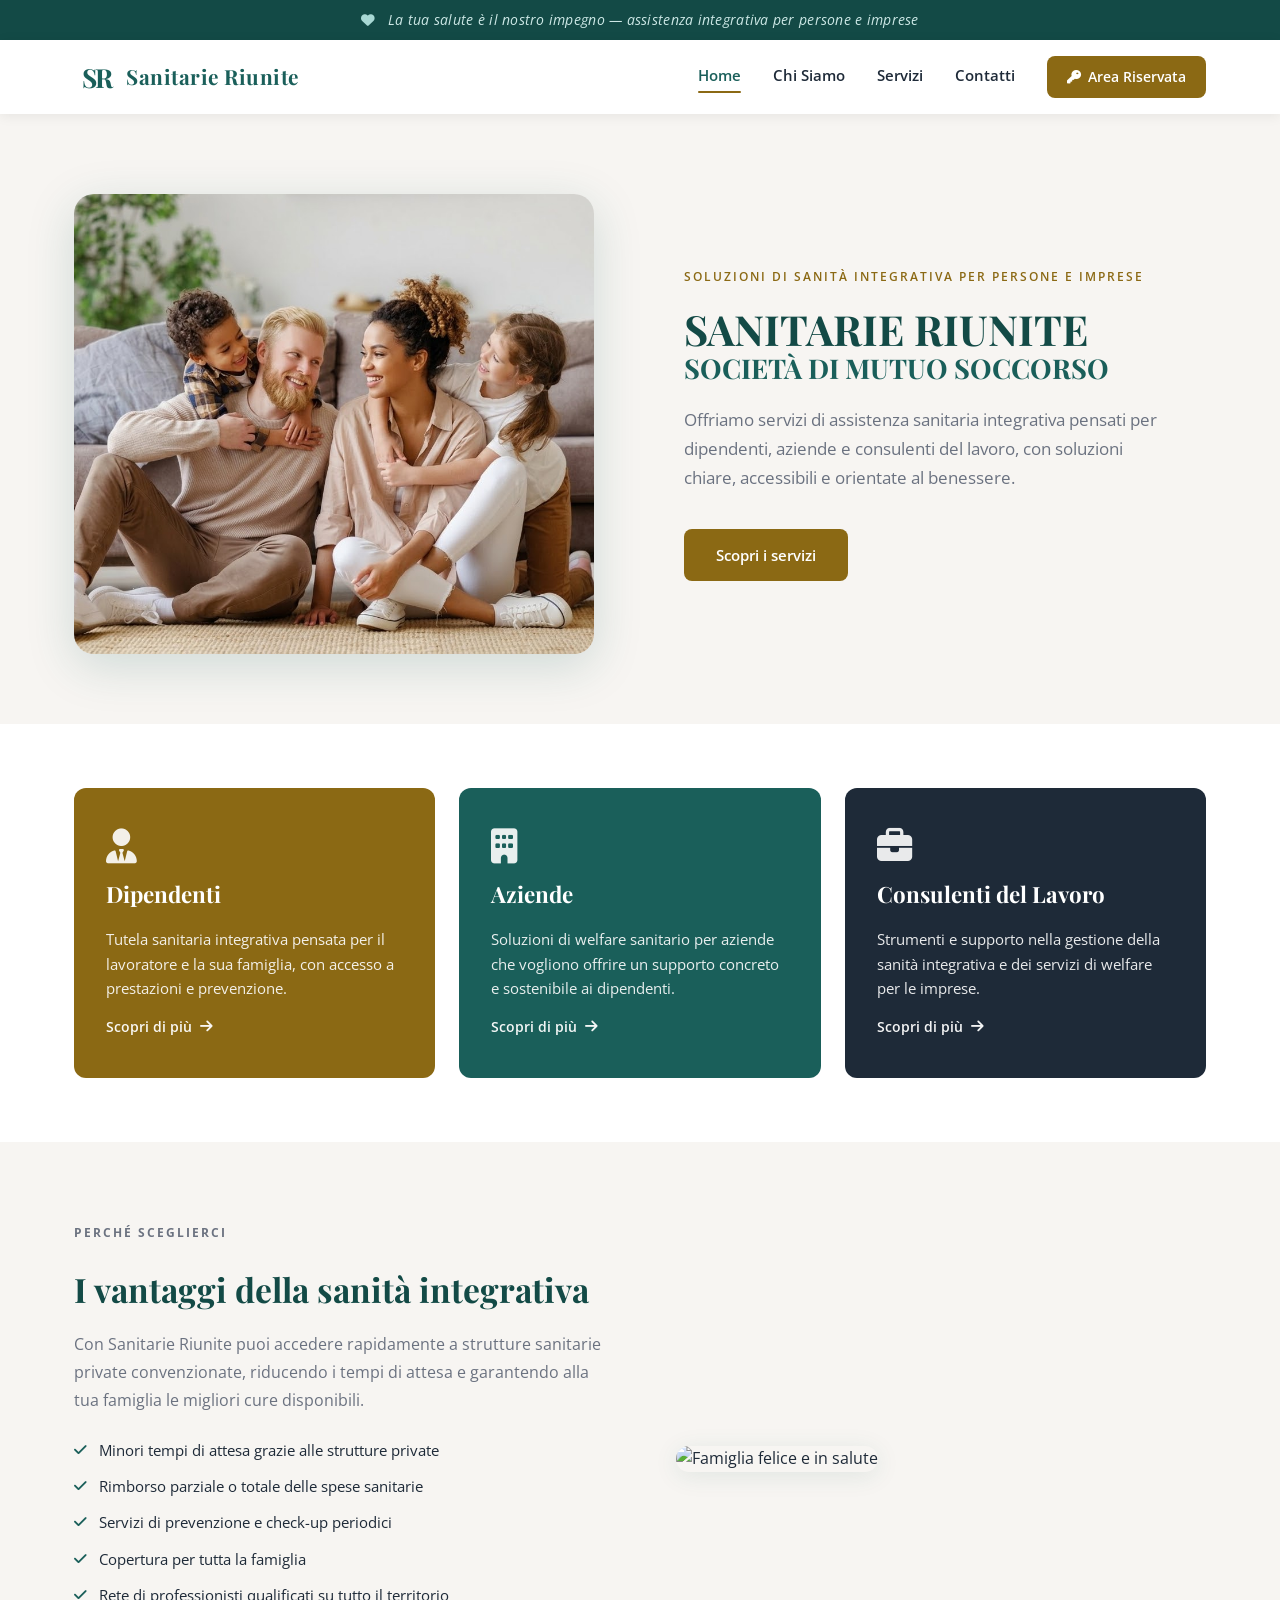
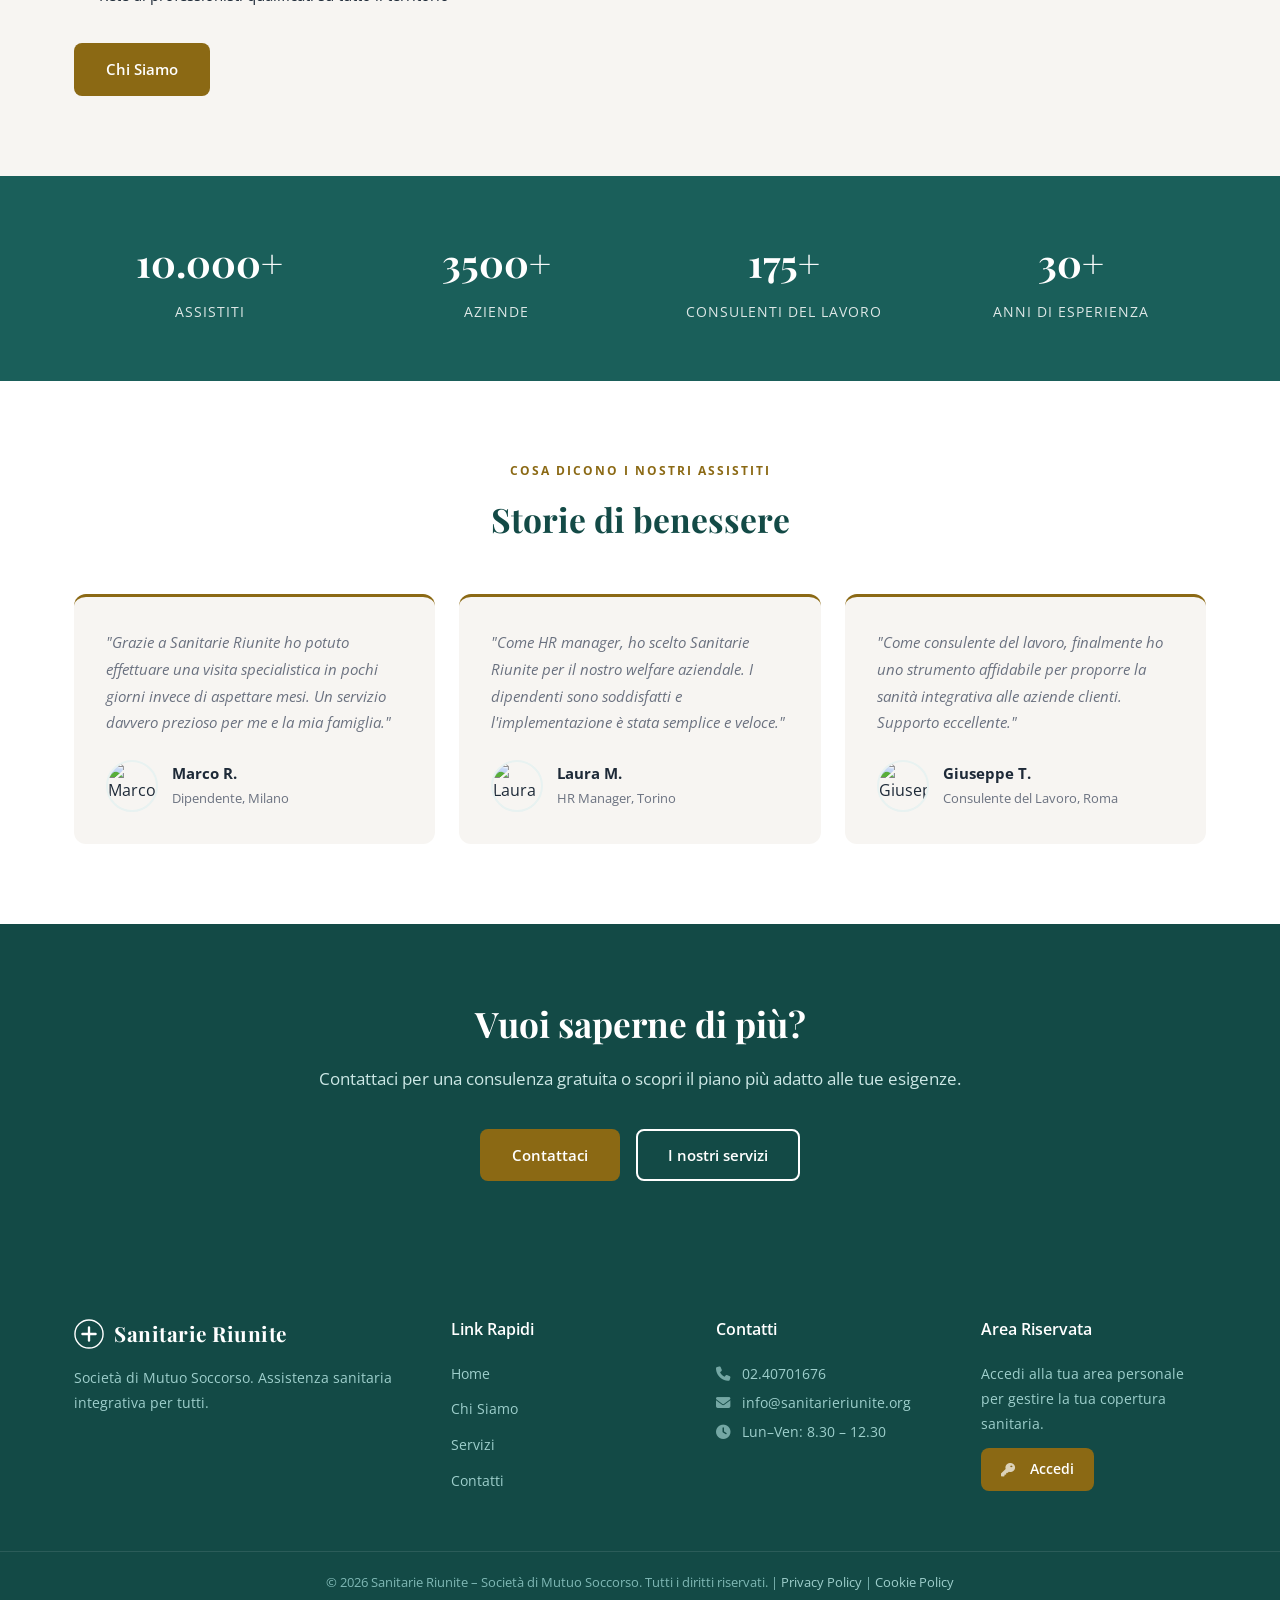
==== commit b32c44ee: "immagini e correzioni varie" ====
--- a/index.html
+++ b/index.html
@@ -16,10 +16,9 @@
   <header class="main-header">
     <div class="container header-inner">
       <div class="logo">
-        <svg xmlns="http://www.w3.org/2000/svg" width="38" height="38" viewBox="0 0 64 64" fill="none">
-          <circle cx="32" cy="32" r="30" stroke="#1a5f5a" stroke-width="3"/>
-          <line x1="32" y1="18" x2="32" y2="46" stroke="#1a5f5a" stroke-width="5" stroke-linecap="round"/>
-          <line x1="18" y1="32" x2="46" y2="32" stroke="#1a5f5a" stroke-width="5" stroke-linecap="round"/>
+        <svg xmlns="http://www.w3.org/2000/svg" width="42" height="42" viewBox="0 0 64 64" fill="none">
+          <text x="12" y="48" font-family="Playfair Display, serif" font-size="40" font-weight="700" fill="#1a5f5a">S</text>
+          <text x="32" y="48" font-family="Playfair Display, serif" font-size="40" font-weight="700" fill="#1a5f5a">R</text>
         </svg>
         <span class="logo-text">Sanitarie Riunite</span>
       </div>
@@ -38,7 +37,7 @@
     <div class="container hero-inner">
       <div class="hero-images">
         <div class="hero-img-single">
-          <img src="/img/famiglia_felice.jpg" alt="Famiglia felice con bambini"/>
+          <img src="img/famiglia_felice.jpg" alt="Famiglia felice con bambini"/>
         </div>
       </div>
       <div class="hero-text">
@@ -89,7 +88,7 @@
         <a href="chi-siamo.html" class="btn-primary">Chi Siamo</a>
       </div>
       <div class="vantaggi-image">
-        <img src="https://images.unsplash.com/photo-1631217868264-e5b90bb7e133?w=500&q=80" alt="Medico con paziente"/>
+        <img src="https://images.unsplash.com/photo-1529156069898-49953e39b3ac?w=500&q=80" alt="Famiglia felice e in salute"/>
       </div>
     </div>
   </section>
@@ -105,8 +104,8 @@
         <span class="numero-label">Aziende</span>
       </div>
       <div class="numero-item">
-        <span class="numero">200+</span>
-        <span class="numero-label">Strutture Convenzionate</span>
+        <span class="numero">175+</span>
+        <span class="numero-label">Consulenti del Lavoro</span>
       </div>
       <div class="numero-item">
         <span class="numero">30+</span>
@@ -204,4 +203,4 @@
     </div>
   </footer>
 </body>
-</html>+</html>
